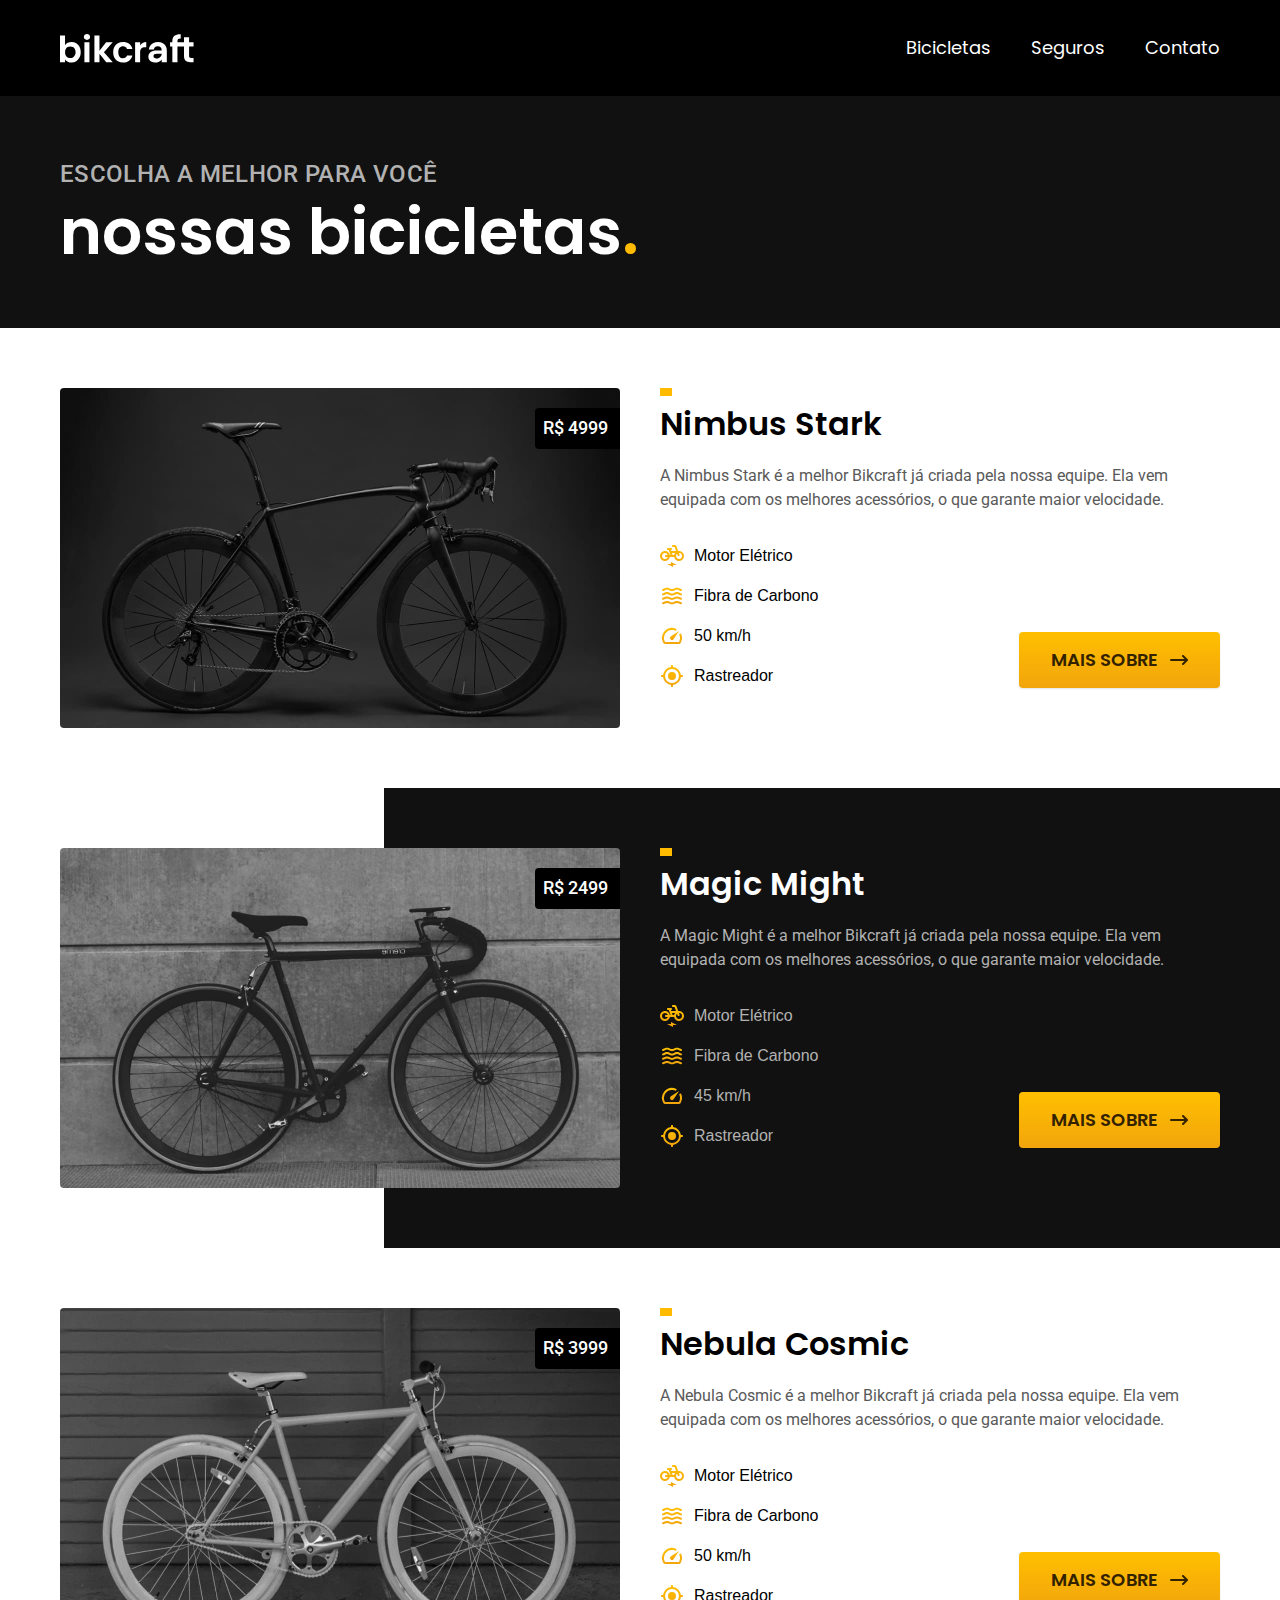
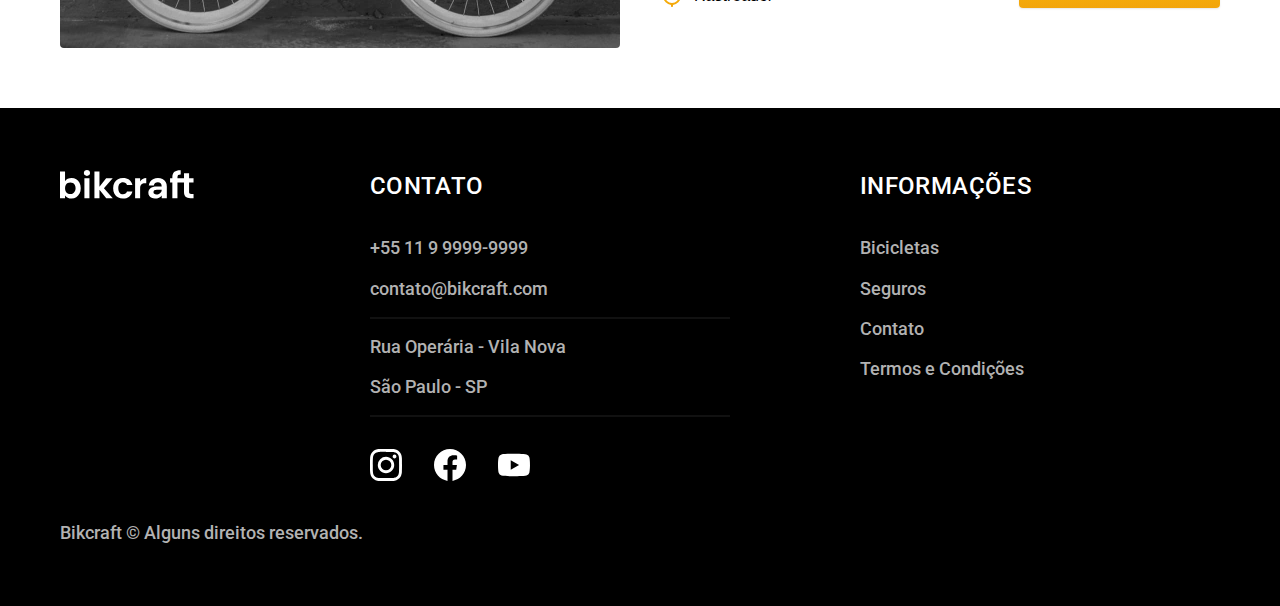
==== bikes.html @ 89a65c39 "add new page Bikes and styled" ====
<!DOCTYPE html>
<html lang="pt-br">

<head>
  <meta charset="UTF-8">

  <link rel="preconnect" href="https://fonts.googleapis.com">
  <link rel="preconnect" href="https://fonts.gstatic.com" crossorigin>

  <meta name="viewport" content="width=device-width, initial-scale=1.0">
  <meta name="description" content="Termos e Condições">

  <link href="https://fonts.googleapis.com/css2?family=Merriweather:ital,wght@1,900&family=Poppins:wght@400;600&family=Roboto:wght@400;500&display=swap" rel="stylesheet">

  <link rel="stylesheet" href="src/styles/global/global.css">
  <link rel="stylesheet" href="src/styles/styles.css">

  <link rel="shortcut icon" href="src/assets/favicon.svg" type="image/x-icon">

  <title>Bikcraft - Bicicletas Elétricas</title>
</head>

<body id="bikes">
  <header class="header-bg">
    <div class="header container">
      <a href="./">
        <img src="src/assets/bikcraft.svg" alt="Bikcraft">
      </a>
      <nav aria-label="primária">
        <ul class="header-menu text-1-m">
          <li><a href="bikes.html">Bicicletas</a></li>
          <li><a href="src/pages/secures/index.html">Seguros</a></li>
          <li><a href="src/pages/contact/index.html">Contato</a></li>
        </ul>
      </nav>
    </div>
  </header>

  <main>
    <div class="title-bg">
      <div class="title container">
        <p class="text-2-l-b color-5">escolha a melhor para você</p>
        <h1 class="text-1-xxl color-0">nossas bicicletas<span class="span-style">.</span></h1>
      </div>
    </div>

    <div class="bikes container">
      <div class="bikes-img">
        <img src="src/assets/bicicletas/nimbus.jpg" alt="Bicicleta preta">
        <span class="text-2-m color-0">R$ 4999</span>
      </div>
      <div class="bikes-content">
        <h2 class="text-1-xl">Nimbus Stark</h2>
        <p class="text-2-s color-8">A Nimbus Stark é a melhor Bikcraft já criada pela nossa equipe. Ela vem equipada com os melhores acessórios, o que garante maior velocidade.</p>
        <ul>
          <li>
            <img src="src/assets/icones/eletrica.svg" alt="">
            Motor Elétrico
          </li>
          <li>
            <img src="src/assets/icones/carbono.svg" alt="">
            Fibra de Carbono
          </li>
          <li>
            <img src="src/assets/icones/velocidade.svg" alt="">
            50 km/h
          </li>
          <li>
            <img src="src/assets/icones/rastreador.svg" alt="">
            Rastreador
          </li>
        </ul>
        <a class="button arrow" href="#">Mais sobre</a>
      </div>
    </div>

    <div class="bikes-bg">
      <div class="bikes container">
        <div class="bikes-img">
          <img src="src/assets/bicicletas/magic.jpg" alt="Bicicleta preta">
          <span class="text-2-m color-0">R$ 2499</span>
        </div>
        <div class="bikes-content">
          <h2 class="text-1-xl color-0">Magic Might</h2>
          <p class="text-2-s color-5">A Magic Might é a melhor Bikcraft já criada pela nossa equipe. Ela vem equipada com os melhores acessórios, o que garante maior velocidade.</p>
          <ul class="color-5">
            <li>
              <img src="src/assets/icones/eletrica.svg" alt="">
              Motor Elétrico
            </li>
            <li>
              <img src="src/assets/icones/carbono.svg" alt="">
              Fibra de Carbono
            </li>
            <li>
              <img src="src/assets/icones/velocidade.svg" alt="">
              45 km/h
            </li>
            <li>
              <img src="src/assets/icones/rastreador.svg" alt="">
              Rastreador
            </li>
          </ul>
          <a class="button arrow" href="#">Mais sobre</a>
        </div>
      </div>
    </div>

    <div class="bikes container">
      <div class="bikes-img">
        <img src="src/assets/bicicletas/nebula.jpg" alt="Bicicleta branca">
        <span class="text-2-m color-0">R$ 3999</span>
      </div>
      <div class="bikes-content">
        <h2 class="text-1-xl">Nebula Cosmic</h2>
        <p class="text-2-s color-8">A Nebula Cosmic é a melhor Bikcraft já criada pela nossa equipe. Ela vem equipada com os melhores acessórios, o que garante maior velocidade.</p>
        <ul>
          <li>
            <img src="src/assets/icones/eletrica.svg" alt="">
            Motor Elétrico
          </li>
          <li>
            <img src="src/assets/icones/carbono.svg" alt="">
            Fibra de Carbono
          </li>
          <li>
            <img src="src/assets/icones/velocidade.svg" alt="">
            50 km/h
          </li>
          <li>
            <img src="src/assets/icones/rastreador.svg" alt="">
            Rastreador
          </li>
        </ul>
        <a class="button arrow" href="#">Mais sobre</a>
      </div>
    </div>
  </main>

  <footer class="footer-bg">
    <div class="footer container">
      <img src="src/assets/bikcraft.svg" alt="Bikcraft">
      <div class="footer-contact">
        <h3 class="text-2-l-b color-0">Contato</h3>
        <ul class="text-2-m color-5">
          <li><a class="text-2-m color-5" href="tel:+5511999999">+55 11 9 9999-9999</a></li>
          <li><a class="text-2-m color-5" href="mailto:contato@bikcraft.com">contato@bikcraft.com</a></li>
          <li>Rua Operária - Vila Nova</li>
          <li>São Paulo - SP</li>
        </ul>
        <div class="medias-socias">
          <a href="./">
            <img src="src/assets/redes/instagram.svg" alt="">
          </a>
          <a href="./">
            <img src="src/assets/redes/facebook.svg" alt="">
          </a>
          <a href="./">
            <img src="src/assets/redes/youtube.svg" alt="">
          </a>
        </div>
      </div>
      <div>
        <h3 class="text-2-l-b color-0">Informações</h3>
        <nav>
          <ul>
            <li><a class="text-2-m color-5" href="#">Bicicletas</a></li>
            <li><a class="text-2-m color-5" href="#">Seguros</a></li>
            <li><a class="text-2-m color-5" href="#">Contato</a></li>
            <li><a class="text-2-m color-5" href="terms.html">Termos e Condições</a></li>
          </ul>
        </nav>
      </div>
      <p class="text-2-m color-5 copyright">Bikcraft © Alguns direitos reservados.</p>
    </div>
  </footer>
</body>

</html>
---- src/styles/global/global.css ----
* {
  box-sizing: border-box;
  padding: 0;
  margin: 0;
}

body {
  font-family: Arial, Helvetica, sans-serif;
}

a {
  text-decoration: none;
  color: var(--black);
}

ul,li {
  list-style: none;
}

img {
  max-width: 100%;
  display: block;
}

img[src$=".jpg"] {
  border-radius: 4px;
}
---- src/styles/styles.css ----
/* Globais */
@import url("global/global.css");
@import url("global/header.css");
@import url("global/footer.css");

/* Utilidades */
@import url("utility/components.css");
@import url("utility/typography.css");
@import url("utility/colors.css");

/* Home */
@import url("home/introduction.css");

/* Bicicletas */
@import url("home/bikes-list.css");

/* Tecnologia */
@import url("home/technology.css");

/* Parceiros */
@import url("home/partners.css");

/* Depoimentos */
@import url("home/depositions.css");

/* Seguros */
@import url("home/secures.css");

/* Pages */

/* Termos */
@import url("terms/style.css");

/* Página Bicicletas */
@import url("bikes/style.css");

:root {
  --white: #ffffff;
  --grey-100: #f7f7f7;
  --grey-200: #ededed;
  --grey-300: #dedede;
  --grey-400: #cccccc;
  --grey-500: #b2b2b2;
  --grey-600: #9c9c9c;
  --grey-700: #717171;
  --dark-grey-100: #595959;
  --dark-grey-200: #404040;
  --dark-grey-300: #2e2e2e;
  --dark-grey-400: #111111;
  --black: #000000;
  --yellow-400: #ffbb00;
  --yellow-500: #e4a30b;
  --yellow-600: #a66f00;
  --yellow-700: #664400;
  --yellow-800: #332200;
}
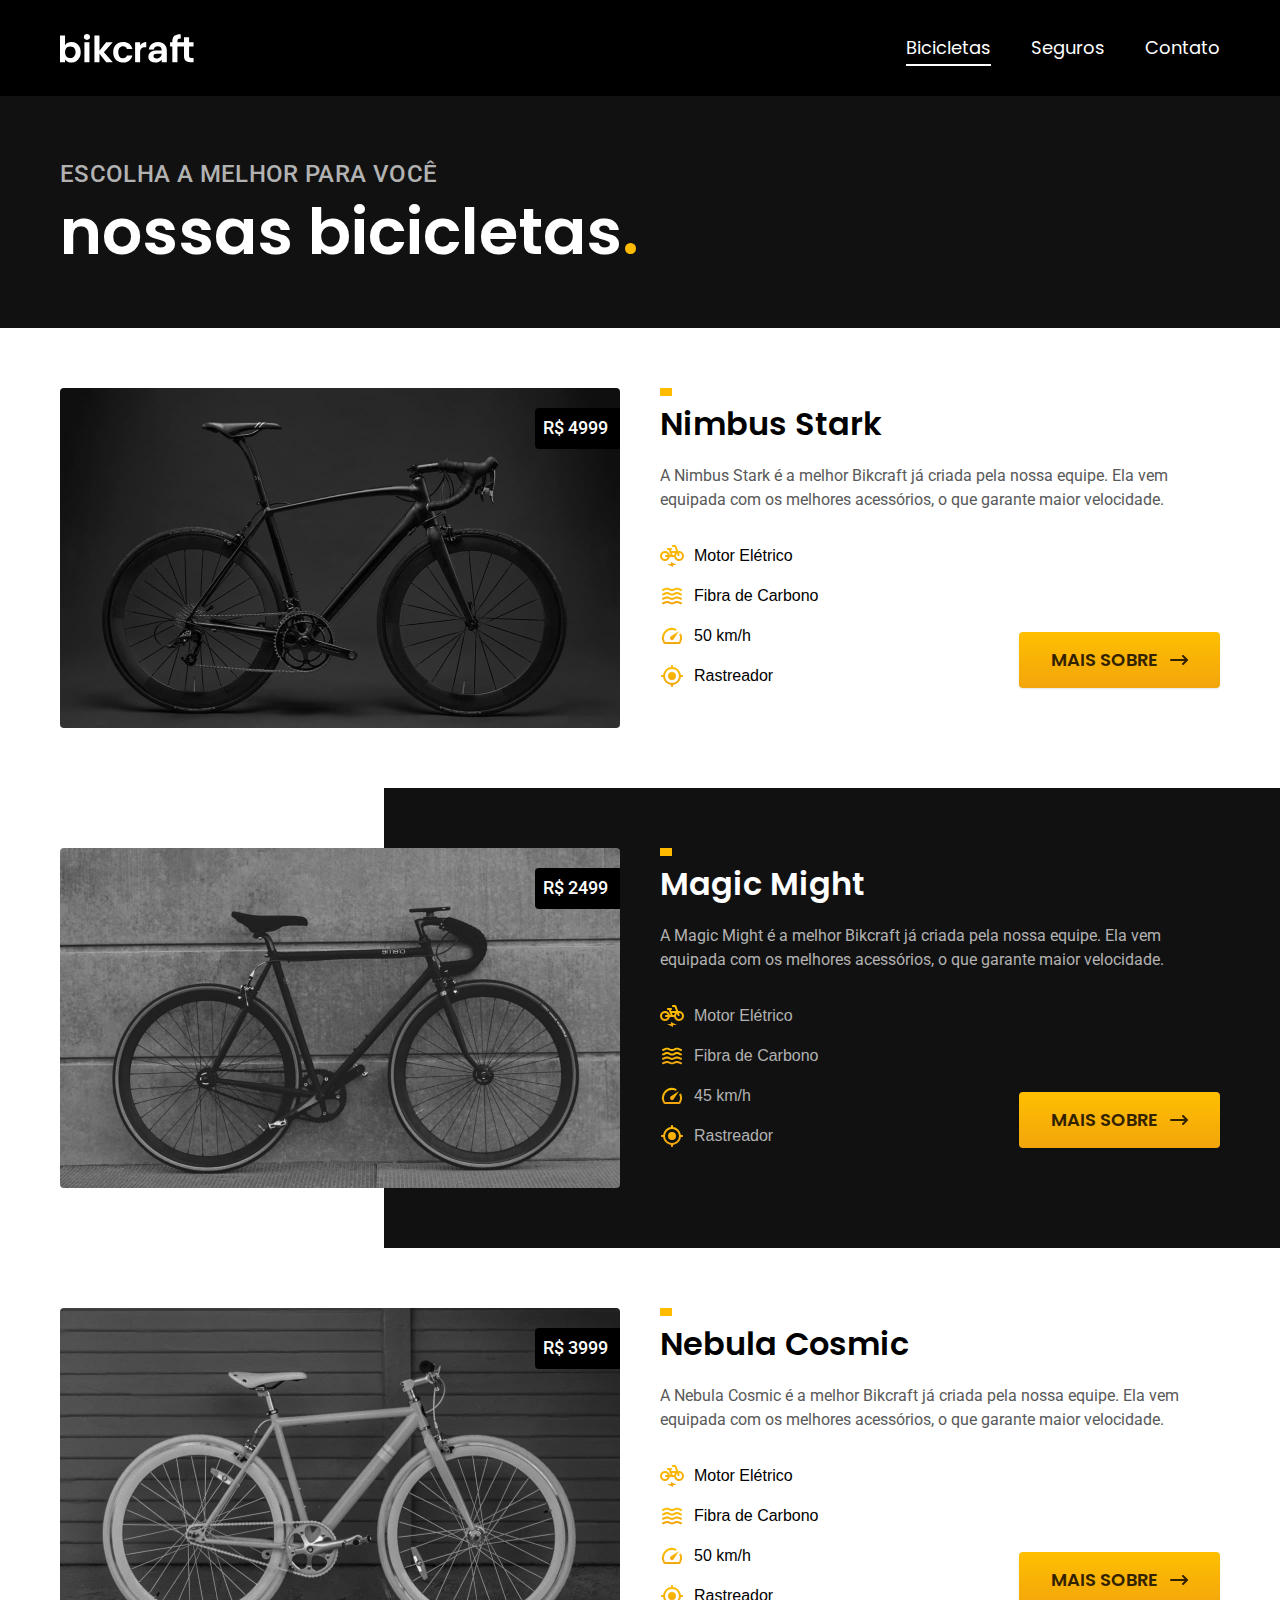
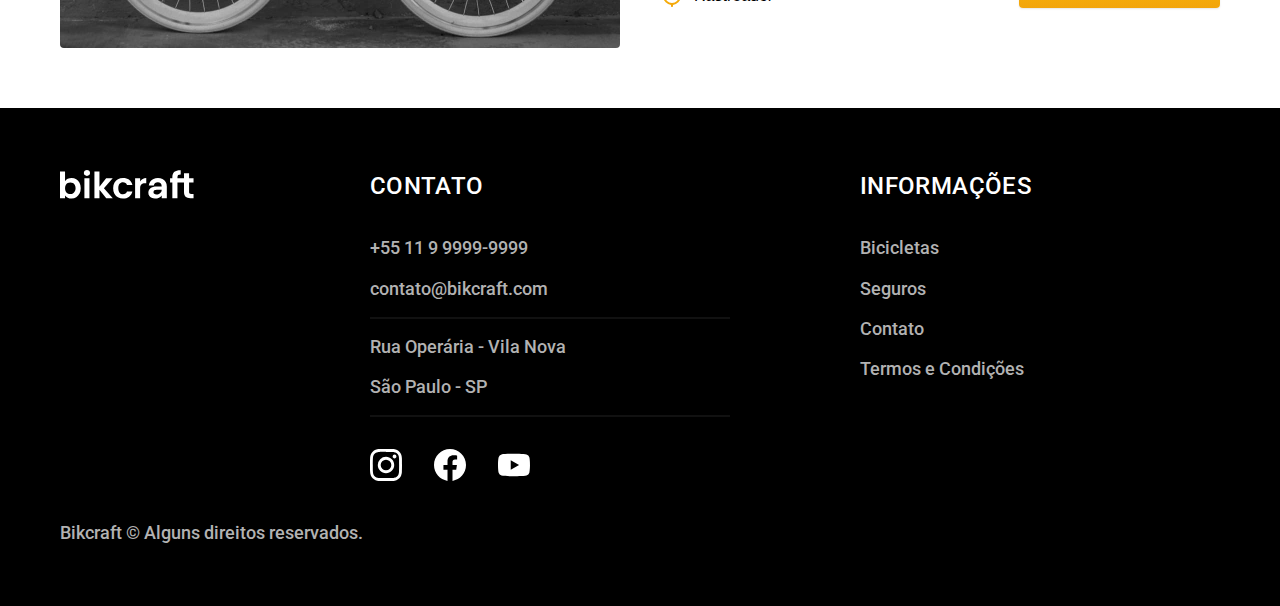
==== commit b827de58: "add new plugins js" ====
--- a/bikes.html
+++ b/bikes.html
@@ -8,16 +8,19 @@
   <link rel="preconnect" href="https://fonts.gstatic.com" crossorigin>
 
   <meta name="viewport" content="width=device-width, initial-scale=1.0">
-  <meta name="description" content="Termos e Condições">
+  <meta name="description" content="Modelos de bicicletas">
 
   <link href="https://fonts.googleapis.com/css2?family=Merriweather:ital,wght@1,900&family=Poppins:wght@400;600&family=Roboto:wght@400;500&display=swap" rel="stylesheet">
+
+  <link rel="preload" href="src/styles/global/global.css" as="global">
+  <link rel="preload" href="src/styles/styles.css" as="styles">
 
   <link rel="stylesheet" href="src/styles/global/global.css">
   <link rel="stylesheet" href="src/styles/styles.css">
 
   <link rel="shortcut icon" href="src/assets/favicon.svg" type="image/x-icon">
 
-  <title>Bikcraft - Bicicletas Elétricas</title>
+  <title>Bikcraft - modelos</title>
 </head>
 
 <body id="bikes">
@@ -29,8 +32,8 @@
       <nav aria-label="primária">
         <ul class="header-menu text-1-m">
           <li><a href="bikes.html">Bicicletas</a></li>
-          <li><a href="src/pages/secures/index.html">Seguros</a></li>
-          <li><a href="src/pages/contact/index.html">Contato</a></li>
+          <li><a href="secures.html">Seguros</a></li>
+          <li><a href="contact.html">Contato</a></li>
         </ul>
       </nav>
     </div>
@@ -70,7 +73,7 @@
             Rastreador
           </li>
         </ul>
-        <a class="button arrow" href="#">Mais sobre</a>
+        <a class="button arrow" href="bikes/nimbus.html">Mais sobre</a>
       </div>
     </div>
 
@@ -101,7 +104,7 @@
               Rastreador
             </li>
           </ul>
-          <a class="button arrow" href="#">Mais sobre</a>
+          <a class="button arrow" href="bikes/magic.html">Mais sobre</a>
         </div>
       </div>
     </div>
@@ -132,7 +135,7 @@
             Rastreador
           </li>
         </ul>
-        <a class="button arrow" href="#">Mais sobre</a>
+        <a class="button arrow" href="bikes/nebula.html">Mais sobre</a>
       </div>
     </div>
   </main>
@@ -164,9 +167,9 @@
         <h3 class="text-2-l-b color-0">Informações</h3>
         <nav>
           <ul>
-            <li><a class="text-2-m color-5" href="#">Bicicletas</a></li>
-            <li><a class="text-2-m color-5" href="#">Seguros</a></li>
-            <li><a class="text-2-m color-5" href="#">Contato</a></li>
+            <li><a class="text-2-m color-5" href="bikes.html">Bicicletas</a></li>
+            <li><a class="text-2-m color-5" href="secures.html">Seguros</a></li>
+            <li><a class="text-2-m color-5" href="contact.html">Contato</a></li>
             <li><a class="text-2-m color-5" href="terms.html">Termos e Condições</a></li>
           </ul>
         </nav>
@@ -174,6 +177,7 @@
       <p class="text-2-m color-5 copyright">Bikcraft © Alguns direitos reservados.</p>
     </div>
   </footer>
+  <script src="./src/js/script.js"></script>
 </body>
 
 </html>--- a/src/styles/global/global.css
+++ b/src/styles/global/global.css
@@ -6,6 +6,10 @@
 
 body {
   font-family: Arial, Helvetica, sans-serif;
+}
+
+button {
+  border: 0;
 }
 
 a {
@@ -19,9 +23,14 @@
 
 img {
   max-width: 100%;
+  height: auto;
   display: block;
 }
 
 img[src$=".jpg"] {
   border-radius: 4px;
+}
+
+textarea {
+  resize: none;
 }--- a/src/styles/styles.css
+++ b/src/styles/styles.css
@@ -7,6 +7,7 @@
 @import url("utility/components.css");
 @import url("utility/typography.css");
 @import url("utility/colors.css");
+@import url("utility/form.css");
 
 /* Home */
 @import url("home/introduction.css");
@@ -27,12 +28,25 @@
 @import url("home/secures.css");
 
 /* Pages */
-
 /* Termos */
 @import url("terms/style.css");
 
 /* Página Bicicletas */
 @import url("bikes/style.css");
+
+/* Página Bicicletas Interna */
+@import url("bike/style.css");
+@import url("bike/secure.css");
+
+/* Página Seguros */
+@import url("secures/style.css");
+
+/* Página Seguros */
+@import url("contact/contact.css");
+@import url("contact/shop.css");
+
+/* Página de Orçamento */
+@import url("budget/style.css");
 
 :root {
   --white: #ffffff;
--- a/src/styles/global/global.css
+++ b/src/styles/global/global.css
@@ -6,6 +6,10 @@
 
 body {
   font-family: Arial, Helvetica, sans-serif;
+}
+
+button {
+  border: 0;
 }
 
 a {
@@ -19,9 +23,14 @@
 
 img {
   max-width: 100%;
+  height: auto;
   display: block;
 }
 
 img[src$=".jpg"] {
   border-radius: 4px;
+}
+
+textarea {
+  resize: none;
 }--- a/src/styles/styles.css
+++ b/src/styles/styles.css
@@ -7,6 +7,7 @@
 @import url("utility/components.css");
 @import url("utility/typography.css");
 @import url("utility/colors.css");
+@import url("utility/form.css");
 
 /* Home */
 @import url("home/introduction.css");
@@ -27,12 +28,25 @@
 @import url("home/secures.css");
 
 /* Pages */
-
 /* Termos */
 @import url("terms/style.css");
 
 /* Página Bicicletas */
 @import url("bikes/style.css");
+
+/* Página Bicicletas Interna */
+@import url("bike/style.css");
+@import url("bike/secure.css");
+
+/* Página Seguros */
+@import url("secures/style.css");
+
+/* Página Seguros */
+@import url("contact/contact.css");
+@import url("contact/shop.css");
+
+/* Página de Orçamento */
+@import url("budget/style.css");
 
 :root {
   --white: #ffffff;
